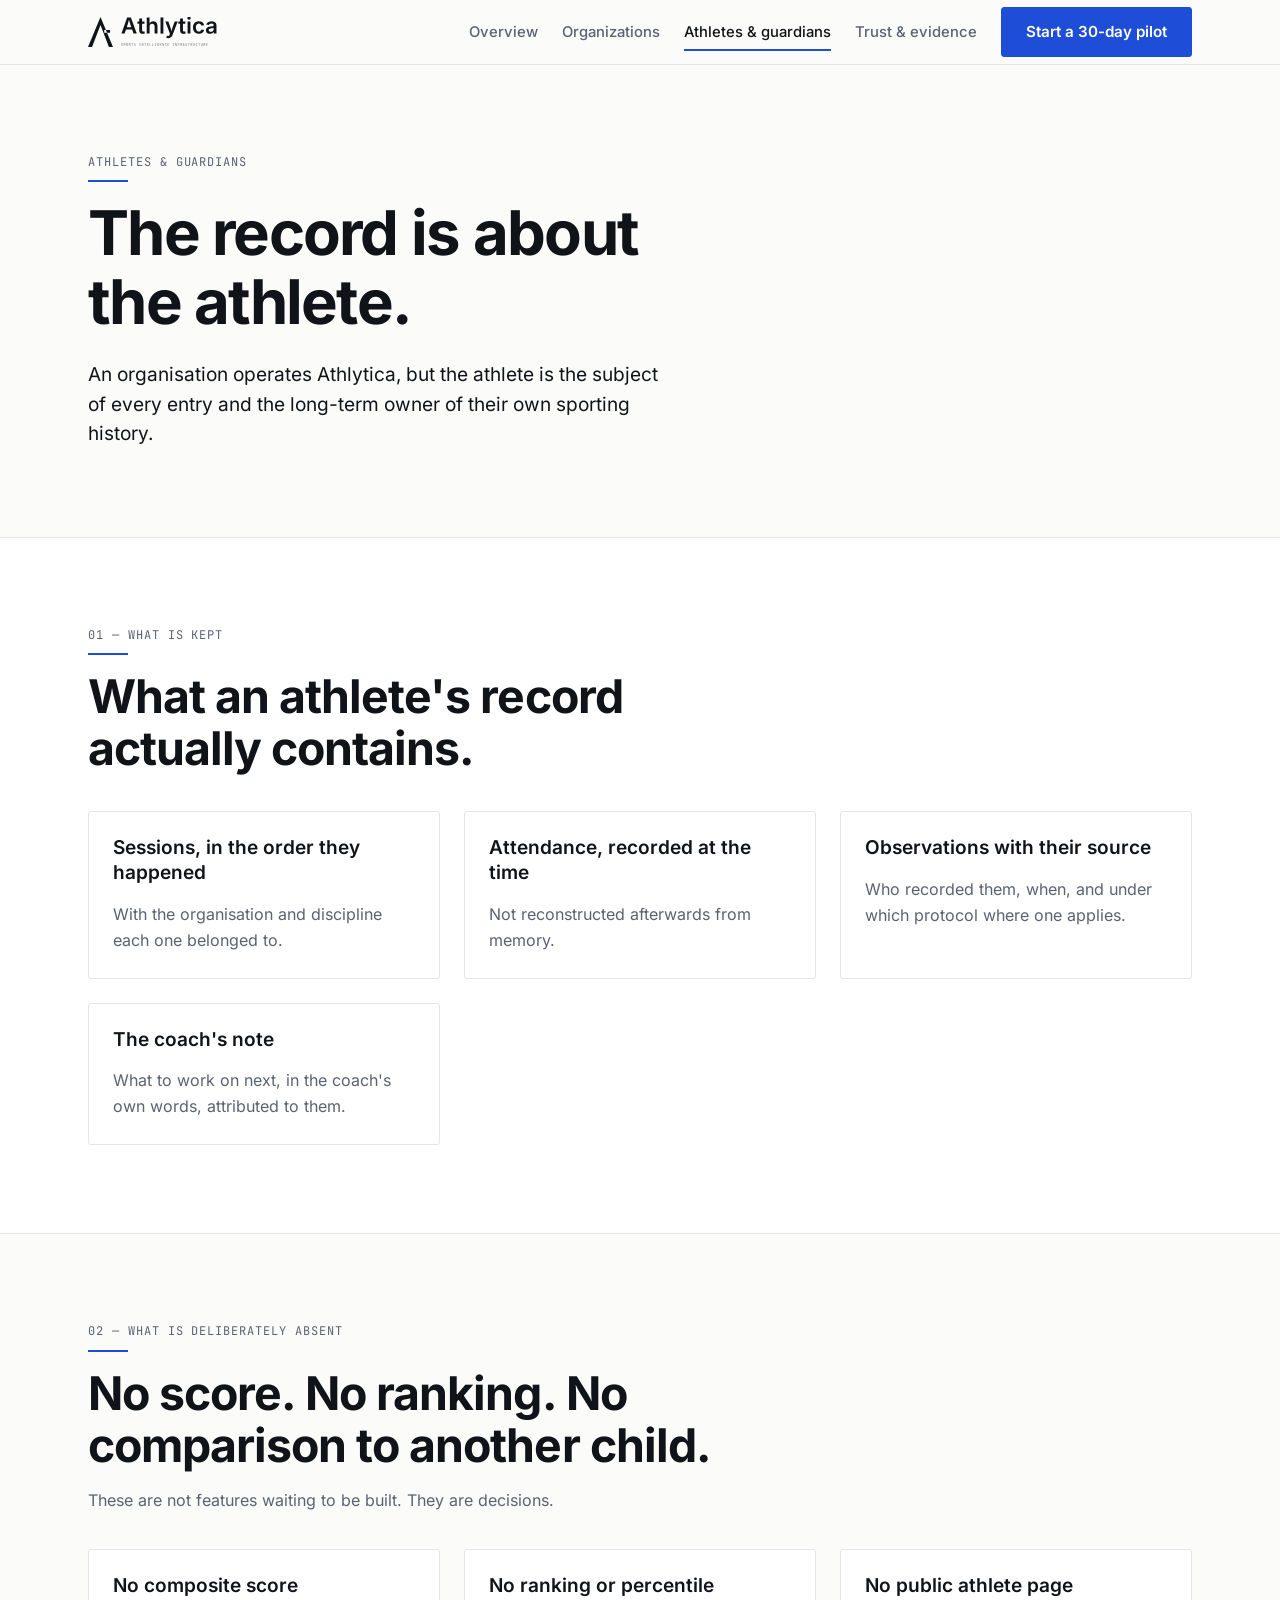
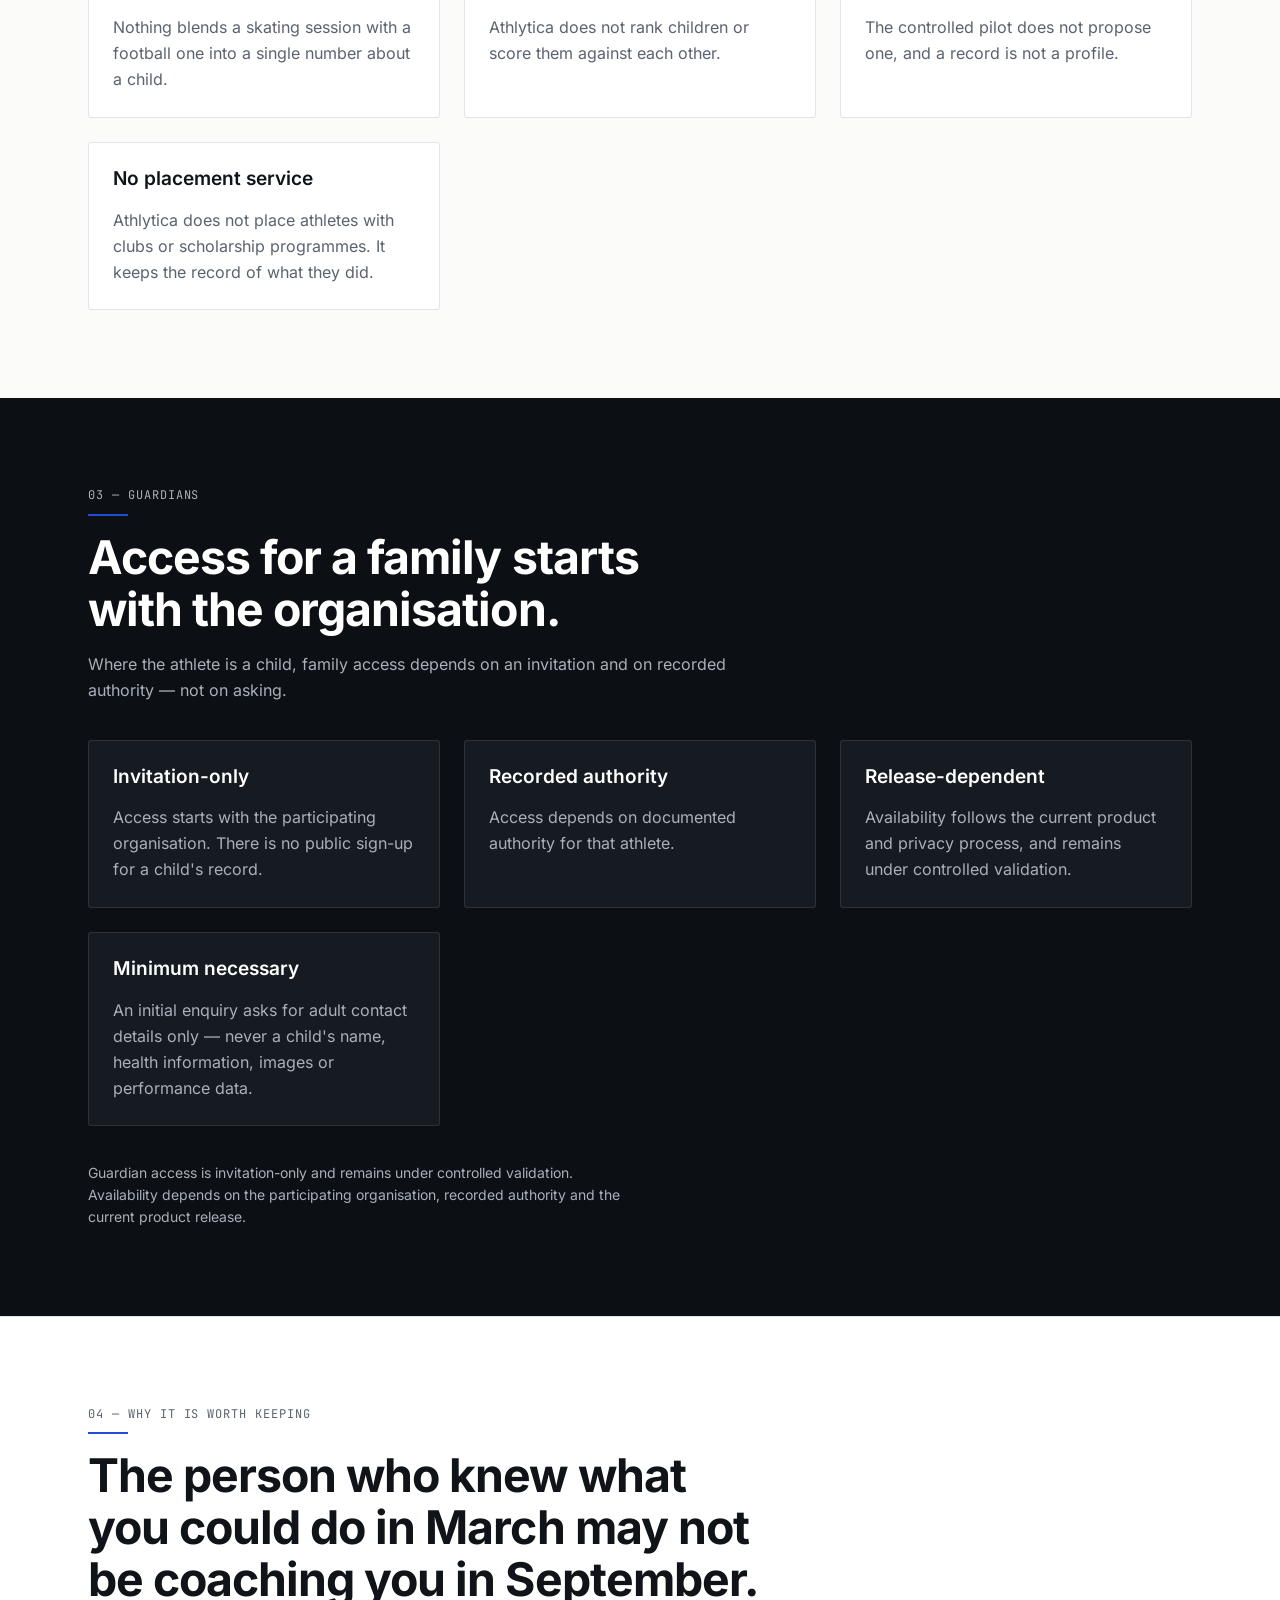
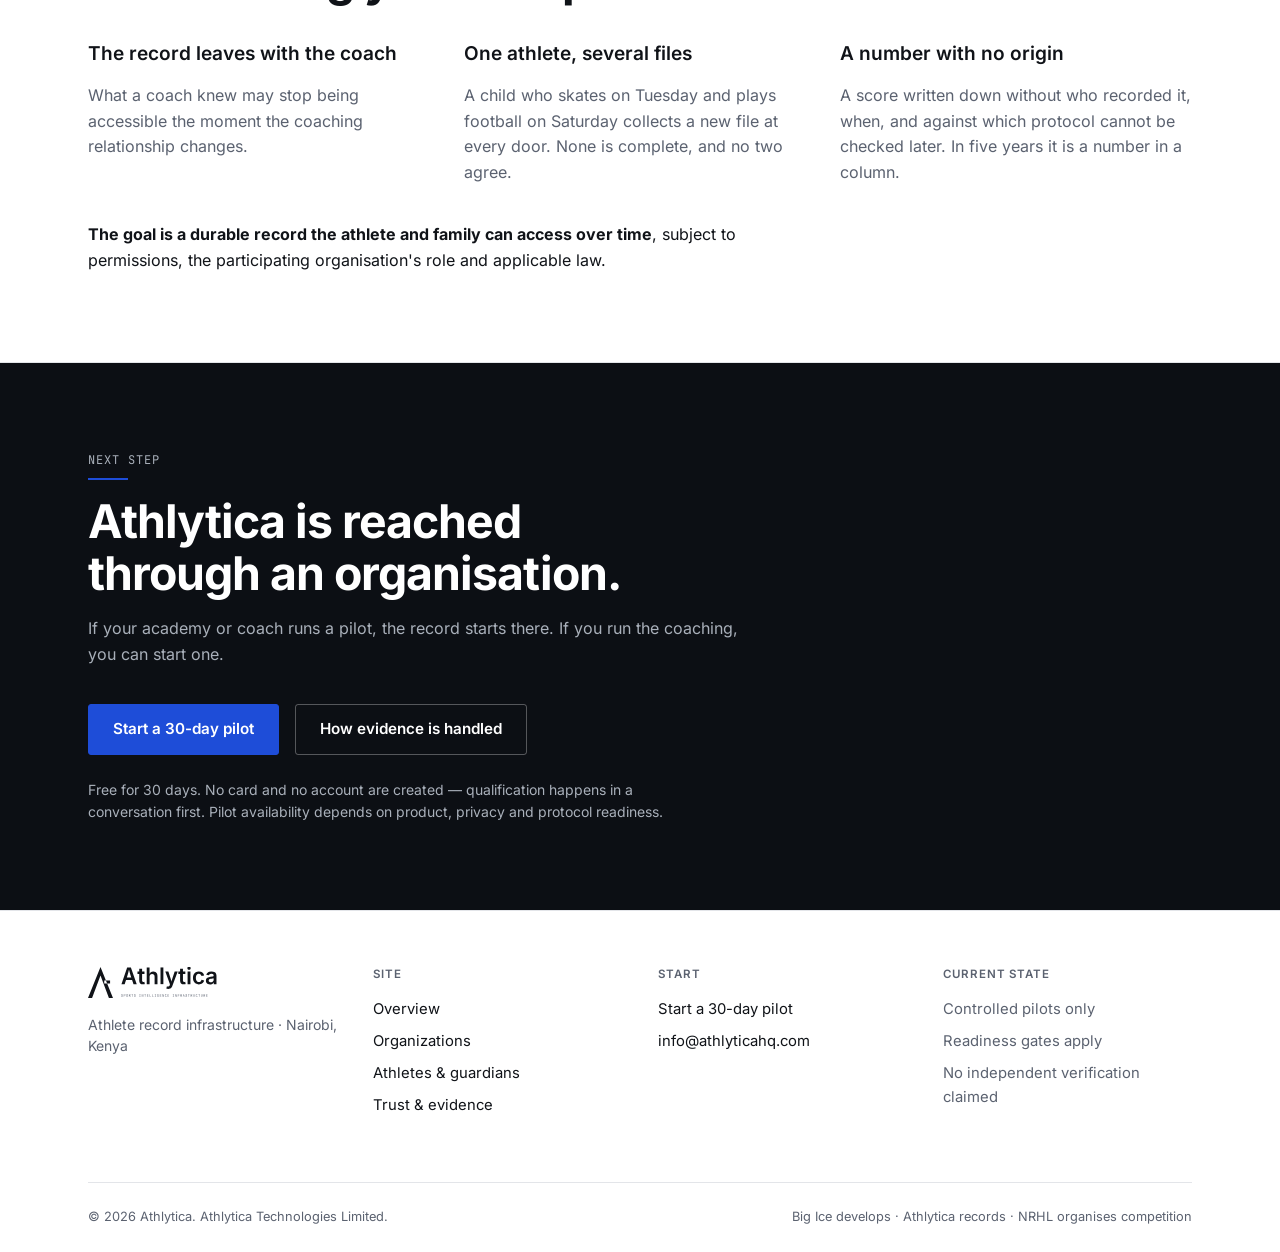
==== athletes.html @ 84d6db61 "feat(c1): frozen Athlytica foundation, four routes, evidence primitives The copy on the retired page" ====
<!DOCTYPE html>
<html lang="en">
<head>
  <meta charset="UTF-8">
  <meta name="viewport" content="width=device-width, initial-scale=1.0">
  <title>Athletes & guardians | Athlytica</title>
  <meta name="description" content="The athlete is the subject of the record and its long-term owner. What Athlytica keeps, what guardians can access today, and what is deliberately not offered.">
  <link rel="canonical" href="https://www.athlyticahq.com/athletes">

  <meta property="og:type" content="website">
  <meta property="og:site_name" content="Athlytica">
  <meta property="og:title" content="Athletes & guardians | Athlytica">
  <meta property="og:description" content="The athlete is the subject of the record and its long-term owner. What Athlytica keeps, what guardians can access today, and what is deliberately not offered.">
  <meta property="og:url" content="https://www.athlyticahq.com/athletes">
  <meta property="og:image" content="https://www.athlyticahq.com/brand/social/og-default-1200x630.png">
  <meta name="twitter:card" content="summary_large_image">
  <meta name="twitter:title" content="Athletes & guardians | Athlytica">
  <meta name="twitter:description" content="The athlete is the subject of the record and its long-term owner. What Athlytica keeps, what guardians can access today, and what is deliberately not offered.">
  <meta name="twitter:image" content="https://www.athlyticahq.com/brand/social/og-default-1200x630.png">

  <link rel="icon" type="image/png" sizes="32x32" href="/brand/icons/favicon-32.png">
  <link rel="icon" type="image/png" sizes="16x16" href="/brand/icons/favicon-16.png">
  <link rel="apple-touch-icon" href="/brand/icons/apple-touch-180.png">

  <!-- Vercel Web Analytics. Shim first so events fired before the deferred
       script lands are queued rather than dropped. -->
  <script>
    window.va = window.va || function () { (window.vaq = window.vaq || []).push(arguments); };
  </script>
  <script defer src="/_vercel/insights/script.js"></script>

  <link rel="preload" as="font" type="font/woff2" href="/brand/fonts/inter-400.woff2" crossorigin>
  <link rel="preload" as="font" type="font/woff2" href="/brand/fonts/inter-600.woff2" crossorigin>
  <link rel="stylesheet" href="/brand/tokens.css">
  <link rel="stylesheet" href="/style.css">
  <script defer src="/main.js"></script>
</head>
<body>
<a class="skip-link" href="#main">Skip to content</a>

<header class="site-header">
  <div class="container site-header__inner">
    <a class="brand-lockup" href="/" aria-label="Athlytica — home">
      <img src="/brand/logo/lockup-horizontal.svg" alt="Athlytica" width="556" height="130">
    </a>
    <nav class="nav" aria-label="Primary">
      <button class="nav__toggle" id="navToggle" aria-expanded="false" aria-controls="navList">Menu</button>
      <ul class="nav__list" id="navList">
        <li><a class="nav__link" href="/">Overview</a></li>
        <li><a class="nav__link" href="/organizations">Organizations</a></li>
        <li><a class="nav__link" href="/athletes" aria-current="page">Athletes & guardians</a></li>
        <li><a class="nav__link" href="/trust">Trust & evidence</a></li>
        <li><a class="btn btn--primary nav__cta" href="https://app.athlyticahq.com/pilot" data-track="nav_pilot">Start a 30-day pilot</a></li>
      </ul>
    </nav>
  </div>
</header>

<main id="main">

  <section class="section">
    <div class="container">
      <span class="marker">Athletes &amp; guardians</span>
      <h1>The record is about<br>the athlete.</h1>
      <p class="lede" style="margin-top:var(--sp-m);max-width:48ch;">
        An organisation operates Athlytica, but the athlete is the subject of every entry and the
        long-term owner of their own sporting history.
      </p>
    </div>
  </section>

  <section class="section section--surface">
    <div class="container">
      <div class="head">
        <span class="marker">01 — What is kept</span>
        <h2>What an athlete's record actually contains.</h2>
      </div>
      <div class="grid grid--2">
        <div class="card"><h4>Sessions, in the order they happened</h4><p>With the organisation and discipline each one belonged to.</p></div>
        <div class="card"><h4>Attendance, recorded at the time</h4><p>Not reconstructed afterwards from memory.</p></div>
        <div class="card"><h4>Observations with their source</h4><p>Who recorded them, when, and under which protocol where one applies.</p></div>
        <div class="card"><h4>The coach's note</h4><p>What to work on next, in the coach's own words, attributed to them.</p></div>
      </div>
    </div>
  </section>

  <section class="section">
    <div class="container">
      <div class="head">
        <span class="marker">02 — What is deliberately absent</span>
        <h2>No score. No ranking. No comparison to another child.</h2>
        <p class="muted">These are not features waiting to be built. They are decisions.</p>
      </div>
      <div class="grid grid--2">
        <div class="card"><h4>No composite score</h4><p>Nothing blends a skating session with a football one into a single number about a child.</p></div>
        <div class="card"><h4>No ranking or percentile</h4><p>Athlytica does not rank children or score them against each other.</p></div>
        <div class="card"><h4>No public athlete page</h4><p>The controlled pilot does not propose one, and a record is not a profile.</p></div>
        <div class="card"><h4>No placement service</h4><p>Athlytica does not place athletes with clubs or scholarship programmes. It keeps the record of what they did.</p></div>
      </div>
    </div>
  </section>

  <section class="section section--dark">
    <div class="container">
      <div class="head">
        <span class="marker">03 — Guardians</span>
        <h2>Access for a family starts with the organisation.</h2>
        <p class="muted">Where the athlete is a child, family access depends on an invitation and on
        recorded authority — not on asking.</p>
      </div>
      <div class="grid grid--2">
        <div class="card"><h4>Invitation-only</h4><p>Access starts with the participating organisation. There is no public sign-up for a child's record.</p></div>
        <div class="card"><h4>Recorded authority</h4><p>Access depends on documented authority for that athlete.</p></div>
        <div class="card"><h4>Release-dependent</h4><p>Availability follows the current product and privacy process, and remains under controlled validation.</p></div>
        <div class="card"><h4>Minimum necessary</h4><p>An initial enquiry asks for adult contact details only — never a child's name, health information, images or performance data.</p></div>
      </div>
      <p class="small muted" style="margin-top:var(--sp-l);max-width:62ch;">
        Guardian access is invitation-only and remains under controlled validation. Availability
        depends on the participating organisation, recorded authority and the current product release.
      </p>
    </div>
  </section>

  <section class="section section--surface">
    <div class="container">
      <div class="head">
        <span class="marker">04 — Why it is worth keeping</span>
        <h2>The person who knew what you could do in March may not be coaching you in September.</h2>
      </div>
      <div class="grid grid--3">
        <div><h4>The record leaves with the coach</h4><p class="muted">What a coach knew may stop being accessible the moment the coaching relationship changes.</p></div>
        <div><h4>One athlete, several files</h4><p class="muted">A child who skates on Tuesday and plays football on Saturday collects a new file at every door. None is complete, and no two agree.</p></div>
        <div><h4>A number with no origin</h4><p class="muted">A score written down without who recorded it, when, and against which protocol cannot be checked later. In five years it is a number in a column.</p></div>
      </div>
      <p style="margin-top:var(--sp-l);"><strong>The goal is a durable record the athlete and family can
      access over time</strong>, subject to permissions, the participating organisation's role and
      applicable law.</p>
    </div>
  </section>

  <section class="section section--dark">
    <div class="container">
      <div class="head">
        <span class="marker">Next step</span>
        <h2>Athlytica is reached through an organisation.</h2>
        <p class="muted">If your academy or coach runs a pilot, the record starts there. If you run the coaching, you can start one.</p>
      </div>
      <div class="btn-row" style="margin-top:0;">
        <a class="btn btn--primary" href="https://app.athlyticahq.com/pilot" data-track="athletes_cta">Start a 30-day pilot</a>
        <a class="btn btn--secondary" href="/trust" data-track="athletes_cta_trust">How evidence is handled</a>
      </div>
      <p class="small muted" style="margin-top:var(--sp-m);">
        Free for 30 days. No card and no account are created — qualification happens in a conversation first.
        Pilot availability depends on product, privacy and protocol readiness.
      </p>
    </div>
  </section>

</main>

<footer class="site-footer">
  <div class="container">
    <div class="footer__grid">
      <div>
        <a class="brand-lockup" href="/" aria-label="Athlytica — home" style="margin-bottom:var(--sp-s);">
          <img src="/brand/logo/lockup-horizontal.svg" alt="Athlytica" width="556" height="130">
        </a>
        <p class="small muted">Athlete record infrastructure · Nairobi, Kenya</p>
      </div>
      <div>
        <h4>Site</h4>
        <ul>
          <li><a href="/">Overview</a></li>
          <li><a href="/organizations">Organizations</a></li>
          <li><a href="/athletes">Athletes &amp; guardians</a></li>
          <li><a href="/trust">Trust &amp; evidence</a></li>
        </ul>
      </div>
      <div>
        <h4>Start</h4>
        <ul>
          <li><a href="https://app.athlyticahq.com/pilot" data-track="footer_pilot">Start a 30-day pilot</a></li>
          <li><a href="mailto:info@athlyticahq.com">info@athlyticahq.com</a></li>
        </ul>
      </div>
      <div>
        <h4>Current state</h4>
        <ul>
          <li class="muted">Controlled pilots only</li>
          <li class="muted">Readiness gates apply</li>
          <li class="muted">No independent verification claimed</li>
        </ul>
      </div>
    </div>
    <div class="footer__legal">
      <span>© 2026 Athlytica. Athlytica Technologies Limited.</span>
      <span>Big Ice develops · Athlytica records · NRHL organises competition</span>
    </div>
  </div>
</footer>
</body>
</html>
---- brand/tokens.css ----
:root {
  --brand-paper: #FBFBFA;
  --brand-surface: #FFFFFF;
  --brand-ink: #101318;
  --brand-signal: #1E4DD8;
  --brand-verified: #8C6D1F;
  --brand-muted: #5B6270;
  --brand-line: #E3E5E9;
  --ui-dark-bg: #0C0F14;
  --ui-dark-surface: #161A21;
  --state-disputed: #B03A2E;
  --state-pending: #7A6A4E;
  --font-body: Inter, system-ui, sans-serif;
  --font-mono: "JetBrains Mono", ui-monospace, monospace;
}

/* Inter + JetBrains Mono — SIL OFL 1.1. */
/* --brand-verified is applied ONLY to a record that satisfies the published condition. */
---- style.css ----
/* =====================================================================
   ATHLYTICA — stylesheet
   =====================================================================
   Every visual value comes from brand/tokens.css, a byte-identical copy of
   the frozen Athlytica tokens. THERE IS NO PALETTE HERE.

   VISUAL TERRITORY: THE STANDARD. A standards body, not a sports app. Quiet
   confidence, evidence, precision. The retired system was obsidian glass with
   neon cyan and green and a decorative gold; none of it is here, and none of
   it comes back.

   THIS IS NOT THE BIG ICE SYSTEM. Different palette, different typeface,
   different rhythm, different components. The two frozen systems share zero
   hex values and zero typefaces by design, and nothing here was reused from
   that implementation except the engineering method.

   ---------------------------------------------------------------------
   THE GOLD RULE
   ---------------------------------------------------------------------
   --brand-verified is applied ONLY where a record satisfies the published
   verification condition. Not a heading, not a button, not a hover, not a
   divider, not a premium tier. It appears exactly once in this file, on
   .chip--verified, and a scan asserts that. Nothing in Athlytica currently
   carries that state, so on this site it renders only in the legend that
   explains what it would mean.
   ===================================================================== */

/* ---------------- fonts: self-hosted, subset at C0 ---------------- */
/* Inter + JetBrains Mono, SIL OFL 1.1. brand/fonts/OFL.txt ships alongside.
   Mono does real work here: a figure set in mono reads as audited, the same
   figure in a proportional face reads as asserted. Every number that came out
   of a record is mono. */

@font-face { font-family: "Inter"; src: url("/brand/fonts/inter-400.woff2") format("woff2"); font-weight: 400; font-style: normal; font-display: swap; }
@font-face { font-family: "Inter"; src: url("/brand/fonts/inter-500.woff2") format("woff2"); font-weight: 500; font-style: normal; font-display: swap; }
@font-face { font-family: "Inter"; src: url("/brand/fonts/inter-600.woff2") format("woff2"); font-weight: 600; font-style: normal; font-display: swap; }
@font-face { font-family: "Inter"; src: url("/brand/fonts/inter-700.woff2") format("woff2"); font-weight: 700; font-style: normal; font-display: swap; }
@font-face { font-family: "JetBrains Mono"; src: url("/brand/fonts/jetbrains-mono-400.woff2") format("woff2"); font-weight: 400; font-style: normal; font-display: swap; }
@font-face { font-family: "JetBrains Mono"; src: url("/brand/fonts/jetbrains-mono-500.woff2") format("woff2"); font-weight: 500; font-style: normal; font-display: swap; }
@font-face { font-family: "JetBrains Mono"; src: url("/brand/fonts/jetbrains-mono-700.woff2") format("woff2"); font-weight: 700; font-style: normal; font-display: swap; }

/* ---------------- scale ---------------- */
:root {
    --step-0: 1rem;
    --step-1: clamp(1.06rem, 1.01rem + 0.24vw, 1.19rem);
    --step-2: clamp(1.25rem, 1.14rem + 0.53vw, 1.56rem);
    --step-3: clamp(1.5rem, 1.29rem + 1.05vw, 2.11rem);
    --step-4: clamp(1.8rem, 1.42rem + 1.9vw, 2.9rem);
    --step-5: clamp(2.1rem, 1.5rem + 3vw, 3.85rem);

    --sp-3xs: 0.25rem;
    --sp-2xs: 0.5rem;
    --sp-xs: 0.75rem;
    --sp-s: 1rem;
    --sp-m: 1.5rem;
    --sp-l: 2.25rem;
    --sp-xl: 3.5rem;
    --sp-2xl: 5.5rem;

    --measure: 68ch;
    --container: 72rem;
    --nav-h: 4rem;
    --radius: 3px;
    --speed: 150ms;
}

*, *::before, *::after { box-sizing: border-box; margin: 0; padding: 0; }

html { scroll-behavior: smooth; scroll-padding-top: calc(var(--nav-h) + 1rem); -webkit-text-size-adjust: 100%; }

body {
    font-family: var(--font-body);
    font-size: var(--step-0);
    line-height: 1.62;
    color: var(--brand-ink);
    background: var(--brand-paper);
    -webkit-font-smoothing: antialiased;
    overflow-x: hidden;
}

img, svg { display: block; max-width: 100%; height: auto; }
ul, ol { list-style: none; }
a { color: inherit; }

/* ---------------- type ---------------- */

h1, h2, h3 {
    font-family: var(--font-body);
    font-weight: 700;
    line-height: 1.12;
    letter-spacing: -0.021em;
    text-wrap: balance;
    color: var(--brand-ink);
}
h1 { font-size: var(--step-5); letter-spacing: -0.028em; }
h2 { font-size: var(--step-4); }
h3 { font-size: var(--step-2); line-height: 1.25; }
h4 { font-size: var(--step-1); font-weight: 600; line-height: 1.3; color: var(--brand-ink); }

p { max-width: var(--measure); }
p + p { margin-top: var(--sp-s); }
h1 + p, h2 + p, h3 + p, h4 + p, h1 + ul, h2 + ul, h3 + ul, h4 + ul { margin-top: var(--sp-s); }

.lede { font-size: var(--step-1); line-height: 1.55; color: var(--brand-ink); }
.muted { color: var(--brand-muted); }
.small { font-size: 0.875rem; line-height: 1.55; }

/* Mono is the signature of a recorded value, not a decorative face. */
.mono { font-family: var(--font-mono); font-variant-numeric: tabular-nums; }

/* Section numbering, carried over from the retired site because it was one of
   the things it got right: it tells a reader where they are in an argument. */
.marker {
    font-family: var(--font-mono);
    font-size: 0.75rem;
    letter-spacing: 0.08em;
    text-transform: uppercase;
    color: var(--brand-muted);
    display: block;
    margin-bottom: var(--sp-s);
}
.marker::after {
    content: "";
    display: block;
    width: 2.5rem;
    border-top: 2px solid var(--brand-signal);
    margin-top: var(--sp-2xs);
}

/* ---------------- layout ---------------- */

.container { width: 100%; max-width: var(--container); margin-inline: auto; padding-inline: var(--sp-m); }
.section { padding-block: var(--sp-2xl); }
.section--tight { padding-block: var(--sp-xl); }
.section--surface { background: var(--brand-surface); border-block: 1px solid var(--brand-line); }
.section--dark { background: var(--ui-dark-bg); color: #E8EAED; }
.section--dark h1, .section--dark h2, .section--dark h3, .section--dark h4 { color: #FFFFFF; }
.section--dark .muted { color: #A9B0BA; }
.section--dark .marker { color: #A9B0BA; }

.head { max-width: 46rem; margin-bottom: var(--sp-l); }

.grid { display: grid; gap: var(--sp-m); }
.grid--2 { grid-template-columns: repeat(auto-fit, minmax(min(100%, 21rem), 1fr)); }
.grid--3 { grid-template-columns: repeat(auto-fit, minmax(min(100%, 16rem), 1fr)); }
.rule { border: 0; border-top: 1px solid var(--brand-line); }

/* ---------------- skip link + focus ---------------- */

.skip-link {
    position: absolute; left: var(--sp-s); top: -4rem; z-index: 100;
    padding: var(--sp-2xs) var(--sp-s);
    background: var(--brand-ink); color: #fff; font-weight: 600;
    transition: top var(--speed) ease;
}
.skip-link:focus { top: var(--sp-s); }

/* Element-level selectors, not a bare :focus-visible — that ties with every
   class rule and loses. Signal blue reads on paper and on the dark band. */
a:focus-visible, button:focus-visible, input:focus-visible,
select:focus-visible, textarea:focus-visible, summary:focus-visible,
[tabindex]:focus-visible {
    outline: 3px solid var(--brand-signal);
    outline-offset: 3px;
    border-radius: var(--radius);
}
.section--dark a:focus-visible { outline-color: #7FA0FF; }

/* ---------------- header ---------------- */

.site-header {
    position: sticky; top: 0; z-index: 50;
    background: var(--brand-paper);
    border-bottom: 1px solid var(--brand-line);
}
.site-header__inner { display: flex; align-items: center; justify-content: space-between; gap: var(--sp-m); min-height: var(--nav-h); }

/* A1 apex. Below 32px the compact variant is substituted and below ~24px the
   notch is lost entirely, so the mark is never shown alone at those sizes —
   this lockup always carries the wordmark. */
.brand-lockup { display: flex; align-items: center; text-decoration: none; }
.brand-lockup img { height: 1.9rem; width: auto; }

.nav { display: flex; align-items: center; gap: var(--sp-m); }
.nav__list { display: flex; align-items: center; gap: var(--sp-m); }
.nav__link {
    font-size: 0.925rem; font-weight: 500; text-decoration: none;
    color: var(--brand-muted); padding-block: var(--sp-2xs);
    border-bottom: 2px solid transparent;
}
.nav__link:hover { color: var(--brand-ink); }
.nav__link[aria-current="page"] { color: var(--brand-ink); border-bottom-color: var(--brand-signal); }
.nav__toggle {
    display: none; background: none; border: 1px solid var(--brand-line);
    border-radius: var(--radius); padding: var(--sp-2xs) var(--sp-xs);
    font: inherit; font-weight: 600; color: var(--brand-ink); cursor: pointer; min-height: 44px;
}

/* ---------------- buttons ---------------- */
/* NOTE THE ABSENCE. There is no gold button, and there never will be. */

.btn {
    display: inline-flex; align-items: center; justify-content: center; gap: var(--sp-2xs);
    min-height: 46px; padding: var(--sp-xs) var(--sp-m);
    font-family: var(--font-body); font-size: 0.95rem; font-weight: 600;
    text-align: center; text-decoration: none;
    border: 1px solid transparent; border-radius: var(--radius); cursor: pointer;
    transition: background var(--speed) ease, color var(--speed) ease, border-color var(--speed) ease;
}
.btn--primary { background: var(--brand-signal); color: #fff; border-color: var(--brand-signal); }
.btn--primary:hover { background: #163CAB; border-color: #163CAB; }
.btn--secondary { background: transparent; color: var(--brand-ink); border-color: var(--brand-line); }
.btn--secondary:hover { border-color: var(--brand-ink); }
.section--dark .btn--secondary { color: #fff; border-color: rgba(255,255,255,0.3); }
.section--dark .btn--secondary:hover { border-color: #fff; }
.btn-row { display: flex; flex-wrap: wrap; gap: var(--sp-s); margin-top: var(--sp-l); }

/* ---------------- cards ---------------- */

.card {
    background: var(--brand-surface);
    border: 1px solid var(--brand-line);
    border-radius: var(--radius);
    padding: var(--sp-m);
    height: 100%;
}
.card h3, .card h4 { margin-bottom: var(--sp-2xs); }
.card p { color: var(--brand-muted); }
.section--dark .card { background: var(--ui-dark-surface); border-color: rgba(255,255,255,0.1); }
.section--dark .card p { color: #A9B0BA; }

/* =====================================================================
   EVIDENCE STATE CHIPS
   =====================================================================
   Six states from the production guidelines. COLOUR NEVER CARRIES STATUS
   ALONE: every chip is a WORD on a surface with a RULE above it, so it stays
   legible with the colour channel removed. Desaturate the page and the states
   still read.

   The rule above the chip is the state's colour; the text is always ink or
   near-ink so contrast never depends on the state colour.
   ===================================================================== */

.chip {
    display: inline-flex; align-items: center; gap: var(--sp-2xs);
    font-family: var(--font-mono);
    font-size: 0.7rem; font-weight: 500; letter-spacing: 0.06em; text-transform: uppercase;
    color: var(--brand-ink);
    background: var(--brand-surface);
    border: 1px solid var(--brand-line);
    border-top-width: 3px;
    border-radius: 2px;
    padding: var(--sp-3xs) var(--sp-2xs);
    white-space: nowrap;
}
.chip--recorded  { border-top-color: var(--brand-muted); }
.chip--attested  { border-top-color: var(--brand-ink); }
/* THE ONLY USE OF VERIFIED GOLD IN THIS FILE. */
.chip--verified  { border-top-color: var(--brand-verified); }
.chip--pending   { border-top-color: var(--state-pending); }
.chip--disputed  { border-top-color: var(--state-disputed); }
.chip--sample    { border-top-color: var(--brand-signal); }

.section--dark .chip { background: var(--ui-dark-surface); color: #E8EAED; border-color: rgba(255,255,255,0.14); }

/* A state that is not currently attainable is stated as such rather than
   being quietly styled as if it were available. */
.chip[data-unattained="true"] { opacity: 1; }
.chip-note { display: block; font-size: 0.8rem; color: var(--brand-muted); margin-top: var(--sp-2xs); }

.state-list { display: grid; gap: var(--sp-m); }
.state-list__item { border-top: 1px solid var(--brand-line); padding-top: var(--sp-s); }
.section--dark .state-list__item { border-top-color: rgba(255,255,255,0.14); }
.state-list__item h4 { margin-bottom: var(--sp-3xs); }
.state-list__item p { font-size: 0.925rem; color: var(--brand-muted); }
.section--dark .state-list__item p { color: #A9B0BA; }

/* =====================================================================
   SAMPLE DATA — NON-DISMISSIBLE
   =====================================================================
   Signal blue, per the production guidelines. It is a bar across the top of
   anything representative, not a caption underneath it, and there is no close
   control and no CSS that can hide it. If example data is on screen, this is
   on screen.
   ===================================================================== */

.sample {
    border: 1px solid var(--brand-signal);
    border-radius: var(--radius);
    background: var(--brand-surface);
    overflow: hidden;
}
.sample__banner {
    background: var(--brand-signal);
    color: #fff;
    font-family: var(--font-mono);
    font-size: 0.7rem; font-weight: 700; letter-spacing: 0.08em; text-transform: uppercase;
    padding: var(--sp-2xs) var(--sp-s);
    display: flex; flex-wrap: wrap; gap: var(--sp-2xs) var(--sp-s); justify-content: space-between;
}
.sample__body { padding: var(--sp-m); }

/* =====================================================================
   RECORD PRESENTATION
   =====================================================================
   A record, not a dashboard. No gauges, no radials, no sparkline that implies
   a trend from three points. Fields and their provenance.
   ===================================================================== */

.record__head { display: flex; flex-wrap: wrap; gap: var(--sp-s); align-items: baseline; justify-content: space-between; margin-bottom: var(--sp-m); }
.record__athlete { font-weight: 600; font-size: var(--step-1); }
.record__meta { font-family: var(--font-mono); font-size: 0.78rem; color: var(--brand-muted); }

.fields { display: grid; gap: 0; grid-template-columns: repeat(auto-fit, minmax(min(100%, 11rem), 1fr)); }
.field { border-top: 1px solid var(--brand-line); padding: var(--sp-s) var(--sp-s) var(--sp-s) 0; }
.field__label { display: block; font-size: 0.72rem; letter-spacing: 0.07em; text-transform: uppercase; color: var(--brand-muted); margin-bottom: var(--sp-3xs); }
.field__value { font-family: var(--font-mono); font-size: var(--step-2); font-weight: 500; font-variant-numeric: tabular-nums; }

/* =====================================================================
   NOT RECORDED
   =====================================================================
   NEVER 0. NEVER BLANK. NEVER A FAILURE STATE. NEVER "poor".
   A blank is a blank, and the system says so in words. It is deliberately
   NOT red, NOT struck through, and NOT dimmed to the point of disappearing —
   a missing measurement is information, not an error.
   ===================================================================== */

.field__value--not-recorded {
    font-family: var(--font-mono);
    font-size: 0.82rem;
    font-weight: 500;
    letter-spacing: 0.06em;
    color: var(--brand-muted);
    border-bottom: 2px dotted var(--brand-muted);
    padding-bottom: 1px;
}

/* ---------------- provenance ---------------- */

.provenance { font-family: var(--font-mono); font-size: 0.78rem; display: grid; gap: var(--sp-2xs); }
.provenance__row { display: flex; flex-wrap: wrap; gap: var(--sp-2xs) var(--sp-s); border-top: 1px solid var(--brand-line); padding-top: var(--sp-2xs); }
.provenance__key { color: var(--brand-muted); min-width: 9rem; }
.provenance__val { color: var(--brand-ink); }

/* ---------------- flow / steps ---------------- */

.steps { display: grid; gap: 0; grid-template-columns: repeat(auto-fit, minmax(min(100%, 13rem), 1fr)); }
.step { border-top: 2px solid var(--brand-signal); padding: var(--sp-s) var(--sp-m) var(--sp-m) 0; }
.step__n { font-family: var(--font-mono); font-size: 0.72rem; color: var(--brand-muted); display: block; margin-bottom: var(--sp-3xs); }
.step h4 { margin-bottom: var(--sp-3xs); }
.step p { font-size: 0.9rem; color: var(--brand-muted); }

/* ---------------- chain: data -> decision ---------------- */

.chain { display: flex; flex-wrap: wrap; gap: var(--sp-2xs); align-items: center; font-family: var(--font-mono); font-size: 0.78rem; letter-spacing: 0.06em; text-transform: uppercase; }
.chain__node { border: 1px solid var(--brand-line); border-radius: 2px; padding: var(--sp-3xs) var(--sp-2xs); background: var(--brand-surface); }
.chain__arrow { color: var(--brand-muted); }
.section--dark .chain__node { background: var(--ui-dark-surface); border-color: rgba(255,255,255,0.14); }

/* ---------------- footer ---------------- */

.site-footer { background: var(--brand-surface); border-top: 1px solid var(--brand-line); padding-block: var(--sp-xl) var(--sp-m); }
.site-footer h4 { font-size: 0.72rem; letter-spacing: 0.08em; text-transform: uppercase; color: var(--brand-muted); margin-bottom: var(--sp-s); font-weight: 600; }
.site-footer a { color: var(--brand-ink); text-decoration: none; }
.site-footer a:hover { text-decoration: underline; text-underline-offset: 3px; }
.site-footer li { margin-bottom: var(--sp-2xs); font-size: 0.925rem; }
.footer__grid { display: grid; gap: var(--sp-l); grid-template-columns: repeat(auto-fit, minmax(min(100%, 12rem), 1fr)); }
.footer__legal { margin-top: var(--sp-xl); padding-top: var(--sp-m); border-top: 1px solid var(--brand-line); font-size: 0.8rem; color: var(--brand-muted); display: flex; flex-wrap: wrap; gap: var(--sp-2xs) var(--sp-m); justify-content: space-between; }

/* ---------------- responsive ---------------- */

@media (max-width: 56rem) {
    .nav__toggle { display: inline-flex; align-items: center; }
    .nav__list {
        display: none; position: absolute; left: 0; right: 0; top: var(--nav-h);
        flex-direction: column; align-items: stretch; gap: 0;
        background: var(--brand-paper); border-bottom: 1px solid var(--brand-line);
        padding: var(--sp-2xs) var(--sp-m) var(--sp-m);
    }
    .nav__list.open { display: flex; }
    .nav__list li { border-bottom: 1px solid var(--brand-line); }
    .nav__link { display: block; padding-block: var(--sp-s); border-bottom: 0; }
    .nav__cta { display: none; }
    .nav__list .nav__cta { display: inline-flex; margin-top: var(--sp-m); }
    .site-header__inner { position: relative; }
    .step { padding-right: 0; }
}

@media (max-width: 30rem) {
    .btn, .btn-row .btn { width: 100%; }
}

@media (prefers-reduced-motion: reduce) {
    html { scroll-behavior: auto; }
    *, *::before, *::after {
        animation-duration: 0.01ms !important;
        animation-iteration-count: 1 !important;
        transition-duration: 0.01ms !important;
        scroll-behavior: auto !important;
    }
}
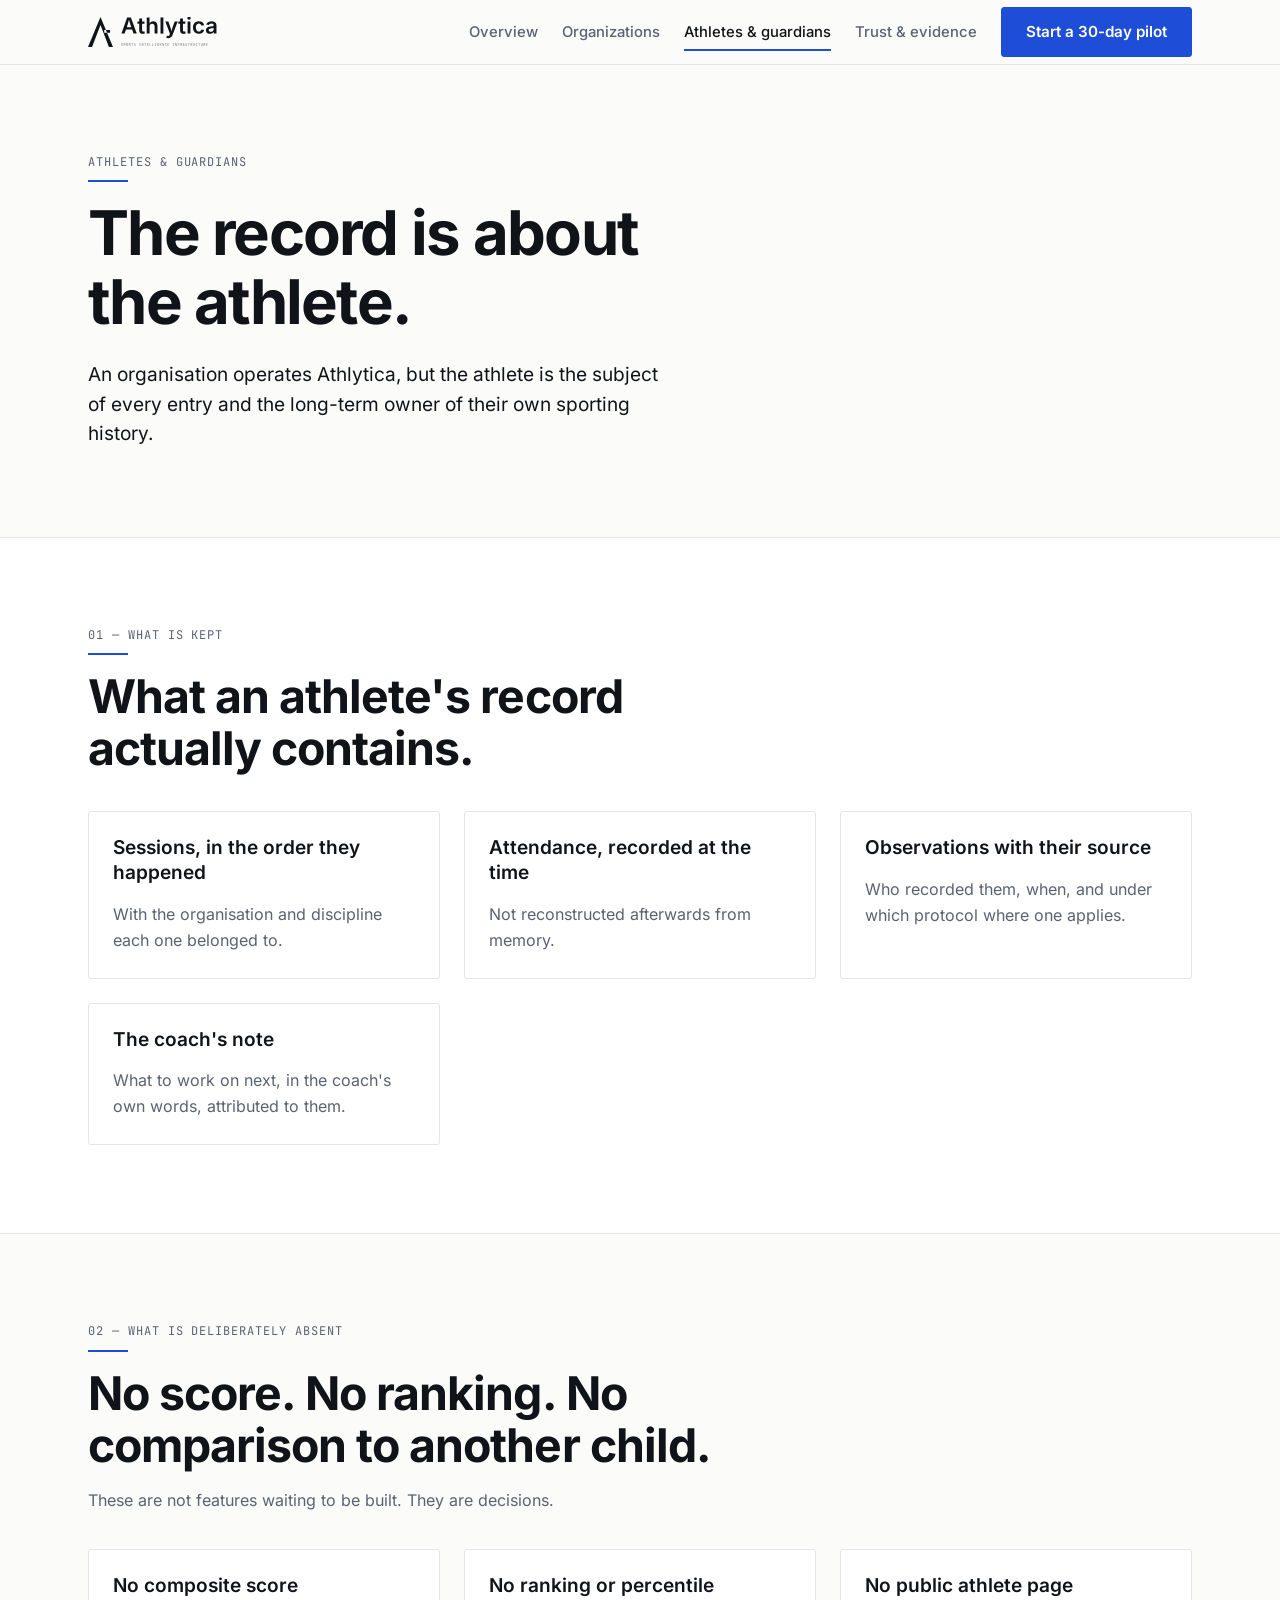
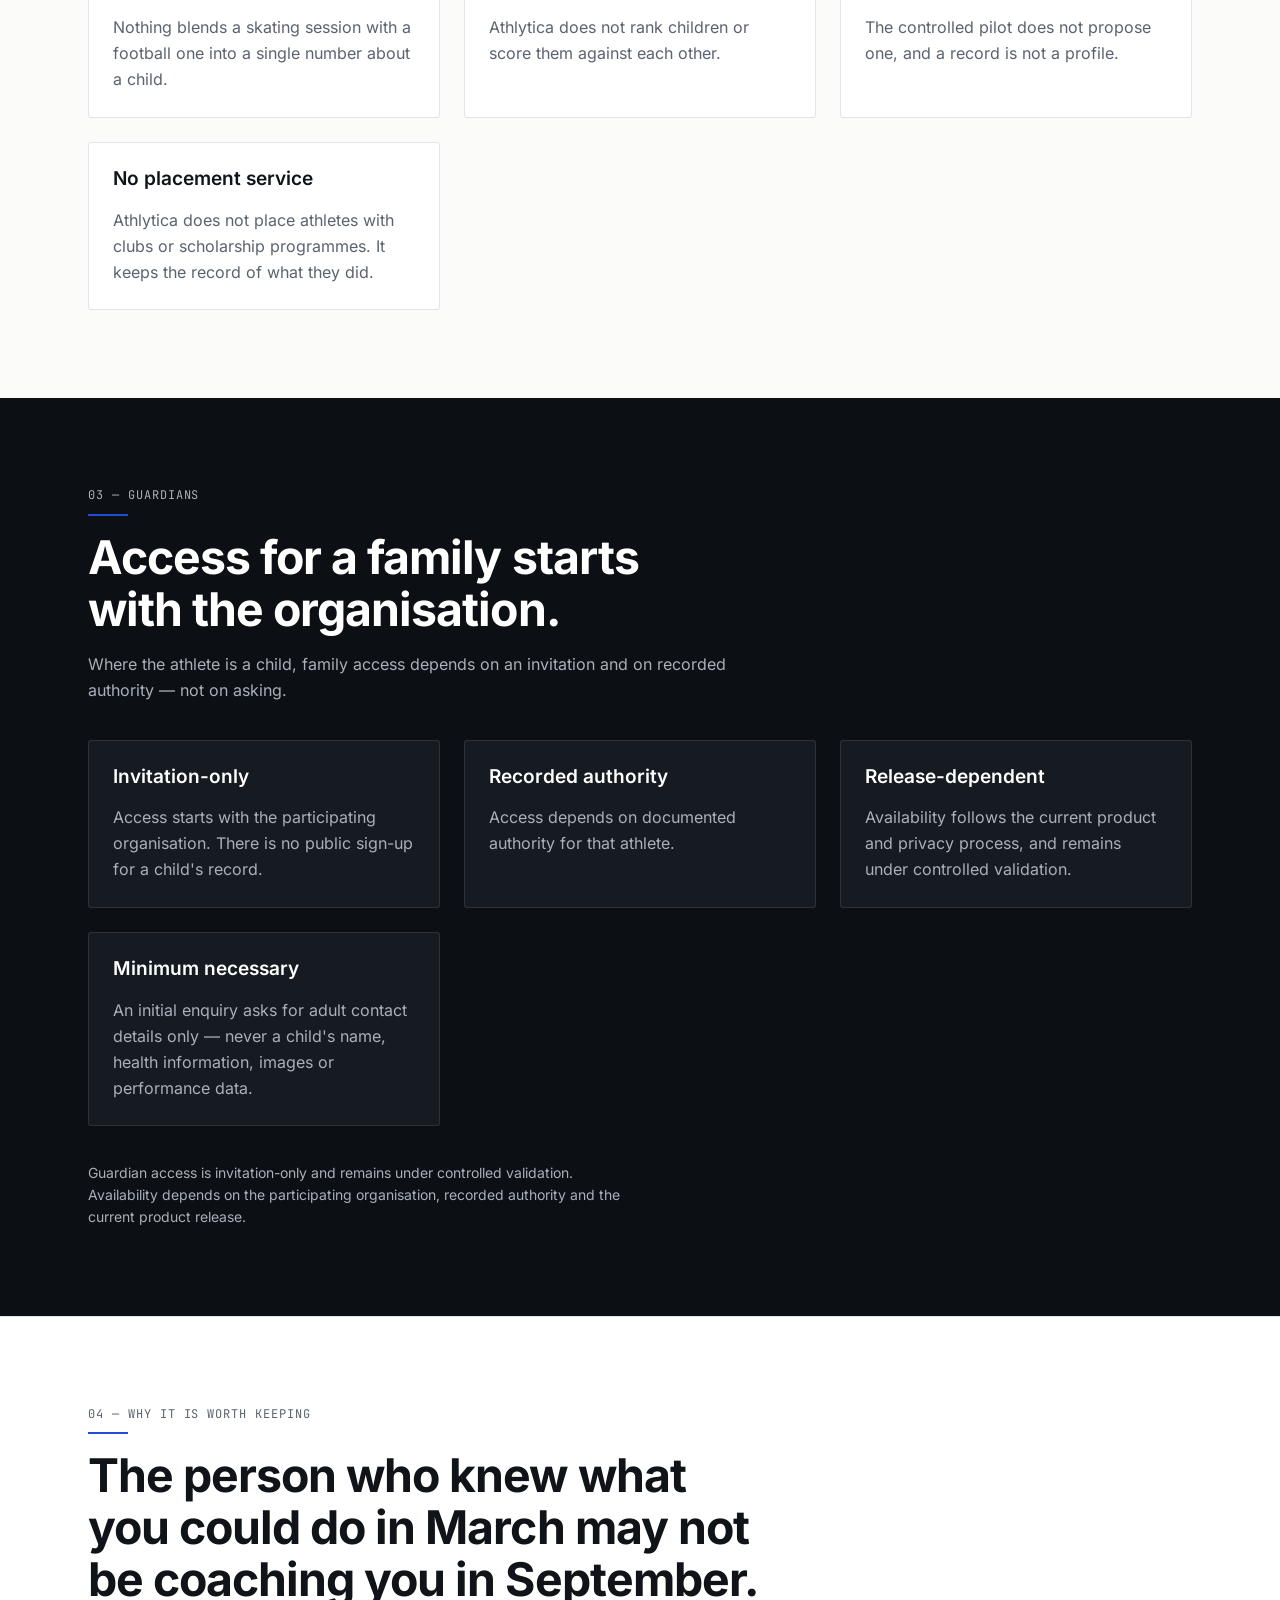
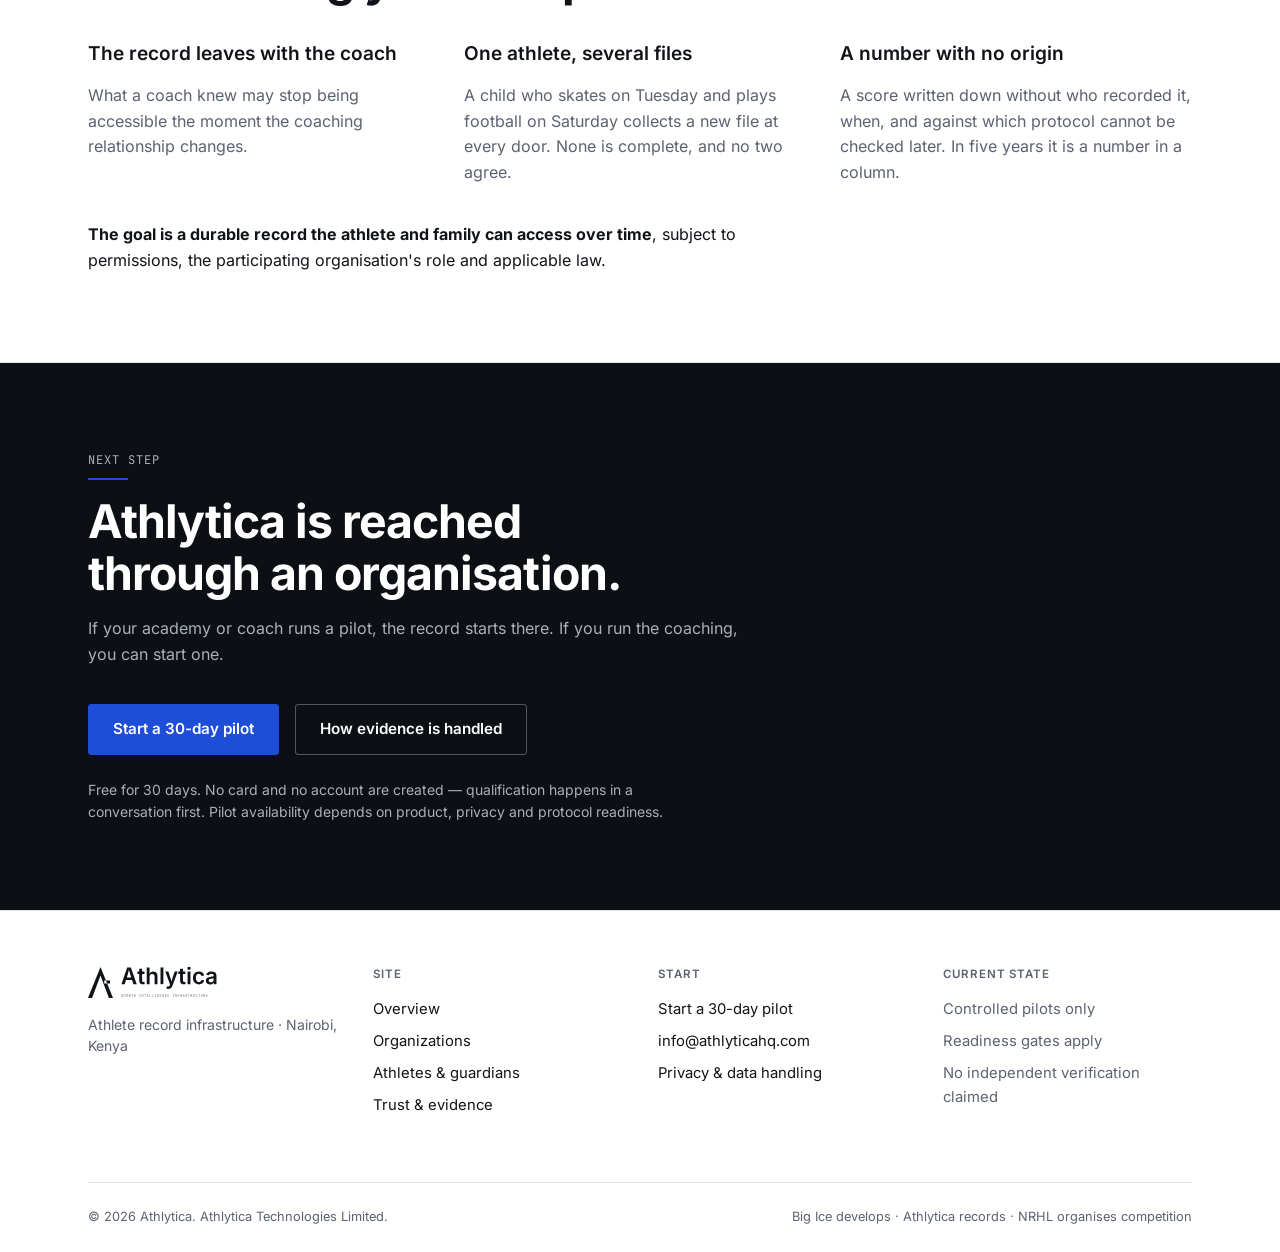
==== commit 6fa001eb: "Link the canonical privacy notice from every marketing footer The site collected pilot enquiries and" ====
--- a/athletes.html
+++ b/athletes.html
@@ -181,6 +181,7 @@
         <ul>
           <li><a href="https://app.athlyticahq.com/pilot" data-track="footer_pilot">Start a 30-day pilot</a></li>
           <li><a href="mailto:info@athlyticahq.com">info@athlyticahq.com</a></li>
+          <li><a href="https://app.athlyticahq.com/privacy" data-track="footer_privacy">Privacy &amp; data handling</a></li>
         </ul>
       </div>
       <div>
--- a/style.css
+++ b/style.css
@@ -143,6 +143,9 @@
 .grid { display: grid; gap: var(--sp-m); }
 .grid--2 { grid-template-columns: repeat(auto-fit, minmax(min(100%, 21rem), 1fr)); }
 .grid--3 { grid-template-columns: repeat(auto-fit, minmax(min(100%, 16rem), 1fr)); }
+/* The data->decision chain is five steps. At grid--3 sizing the fifth wraps
+   alone and the row reads as a mistake; caught in the 1440 capture. */
+.grid--5 { grid-template-columns: repeat(auto-fit, minmax(min(100%, 12.5rem), 1fr)); }
 .rule { border: 0; border-top: 1px solid var(--brand-line); }
 
 /* ---------------- skip link + focus ---------------- */
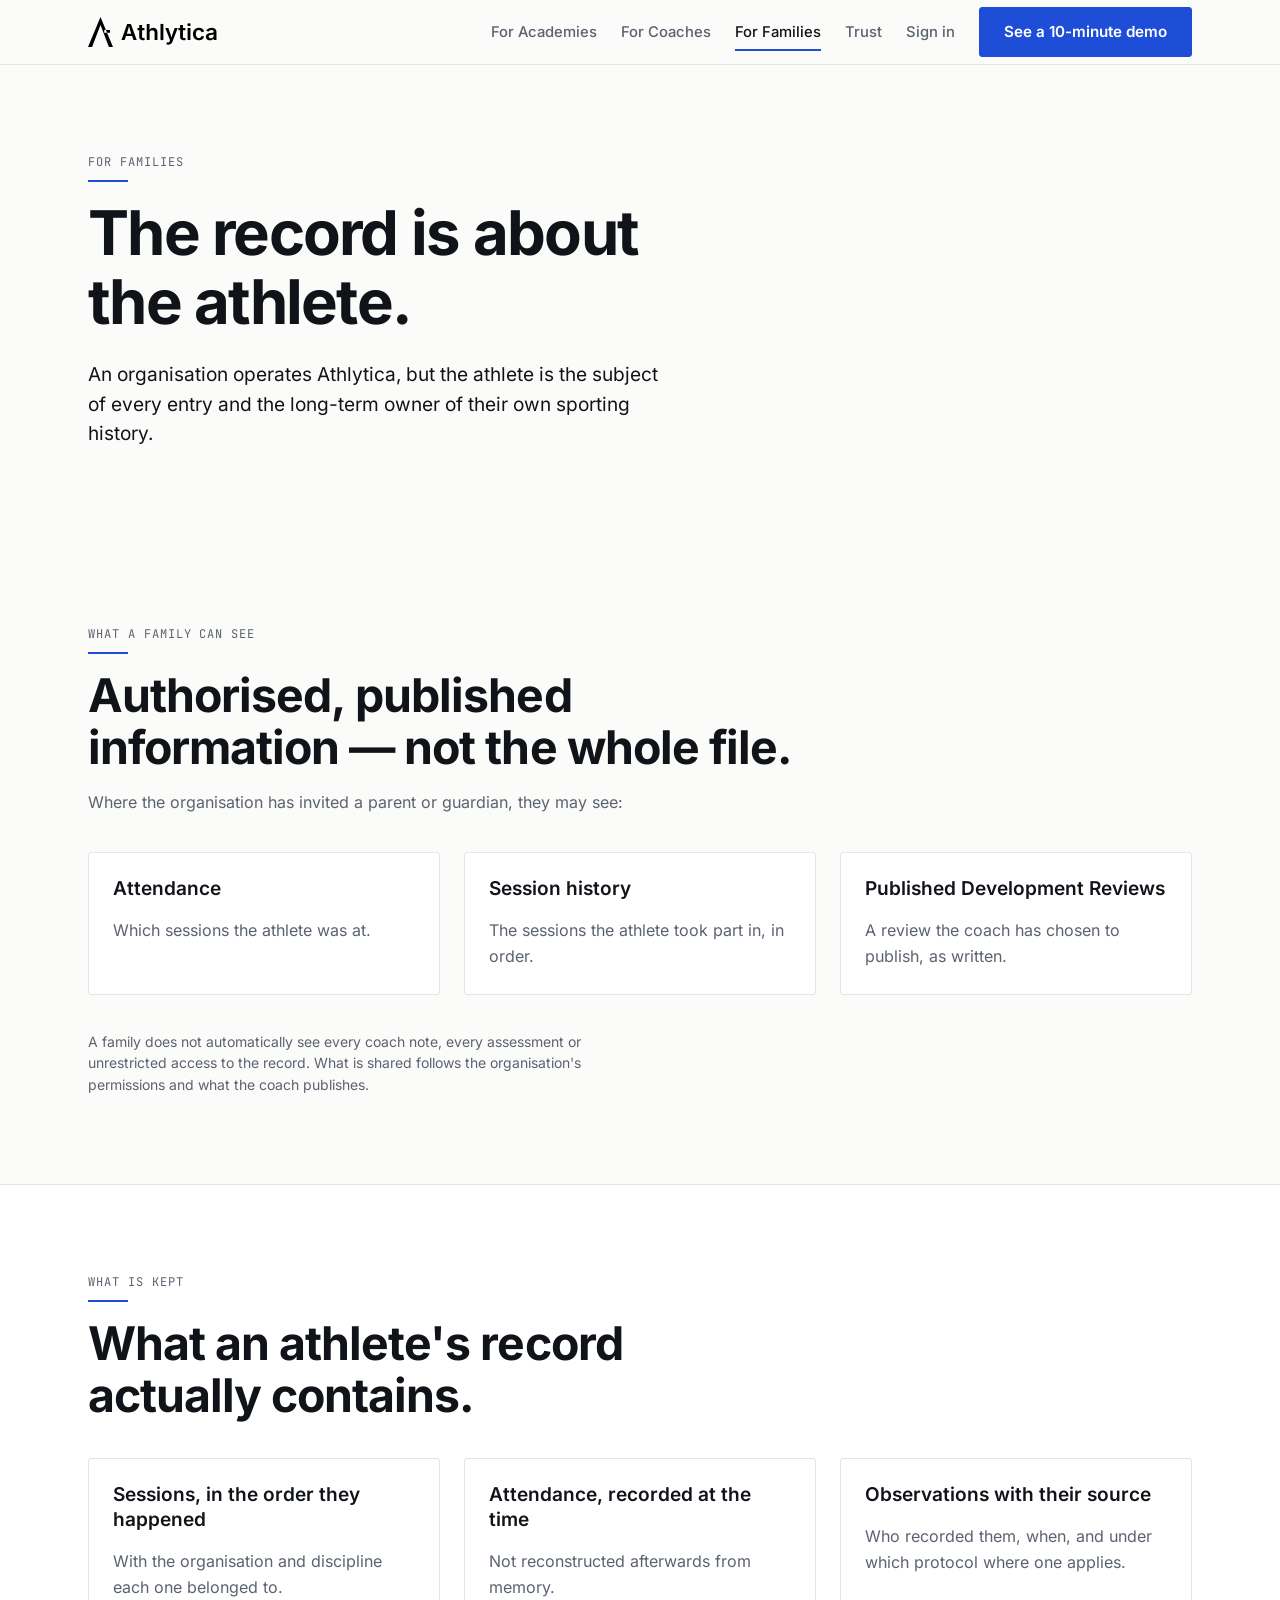
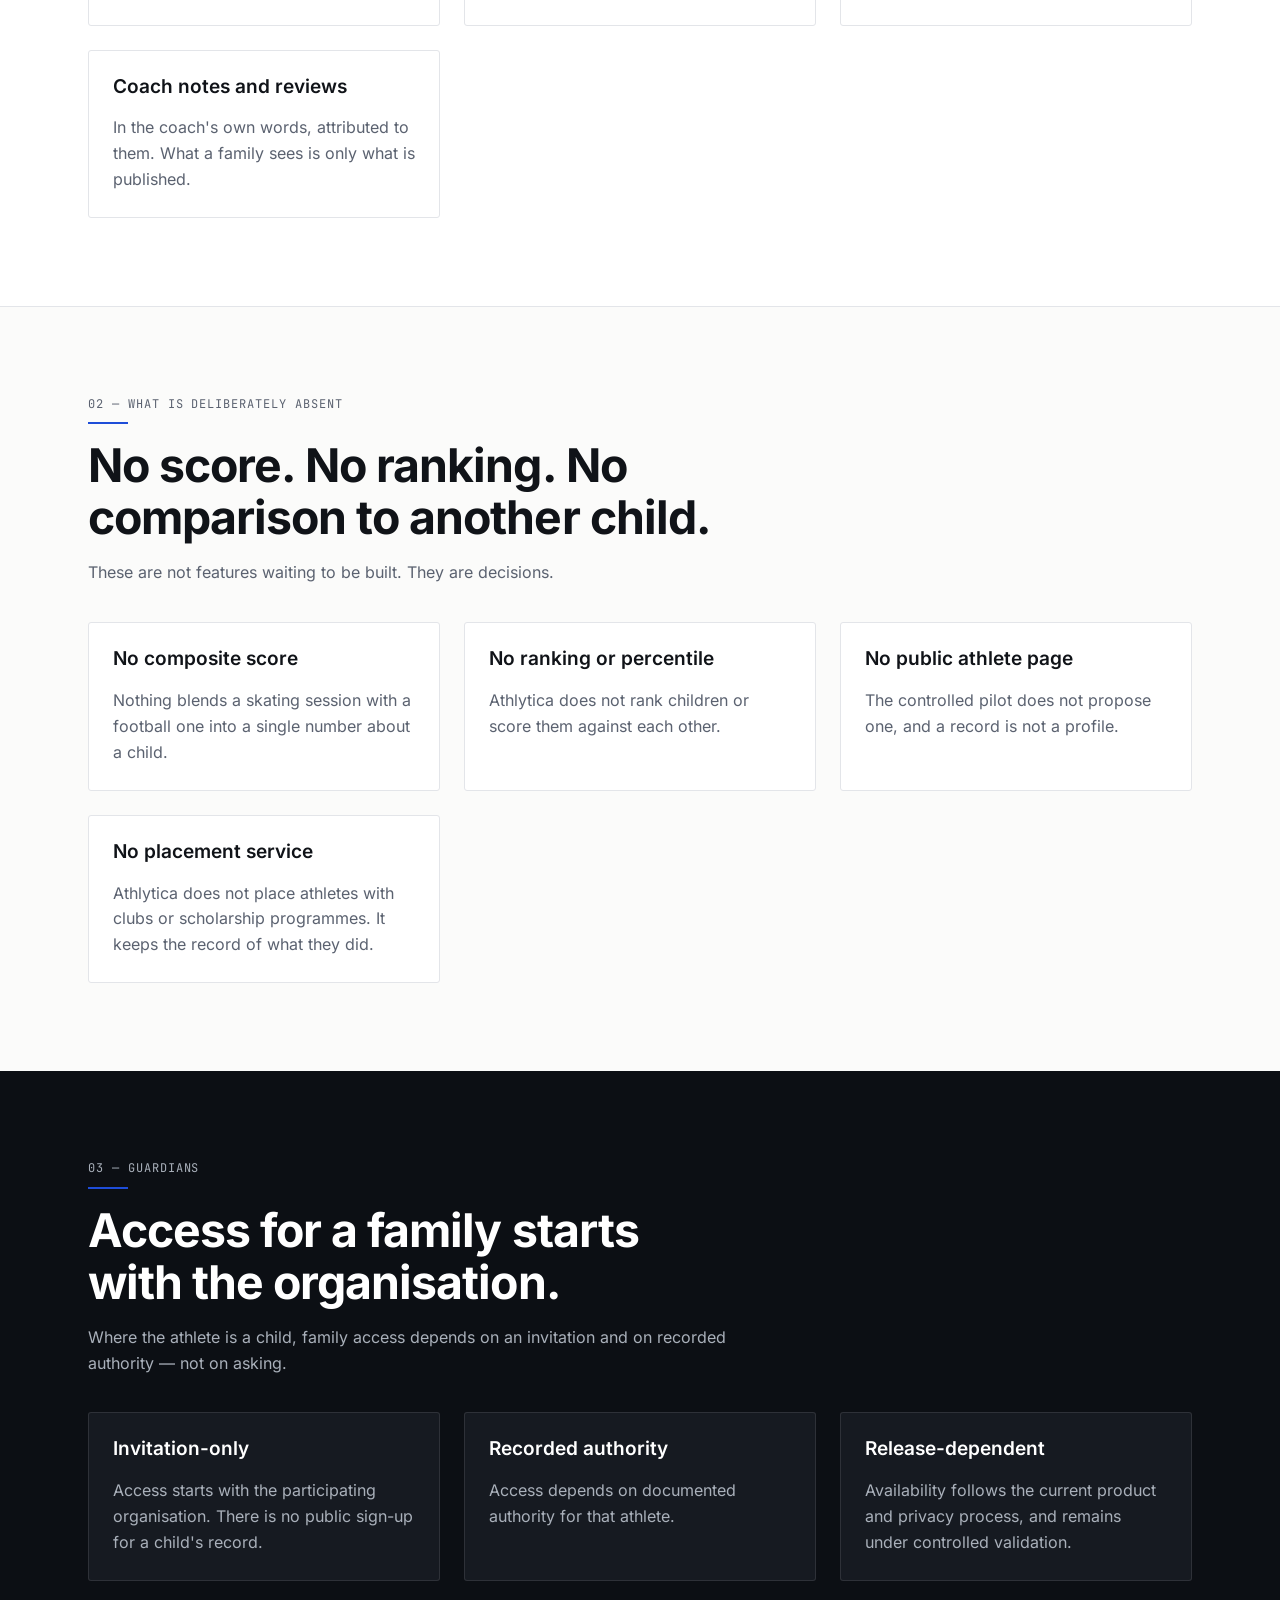
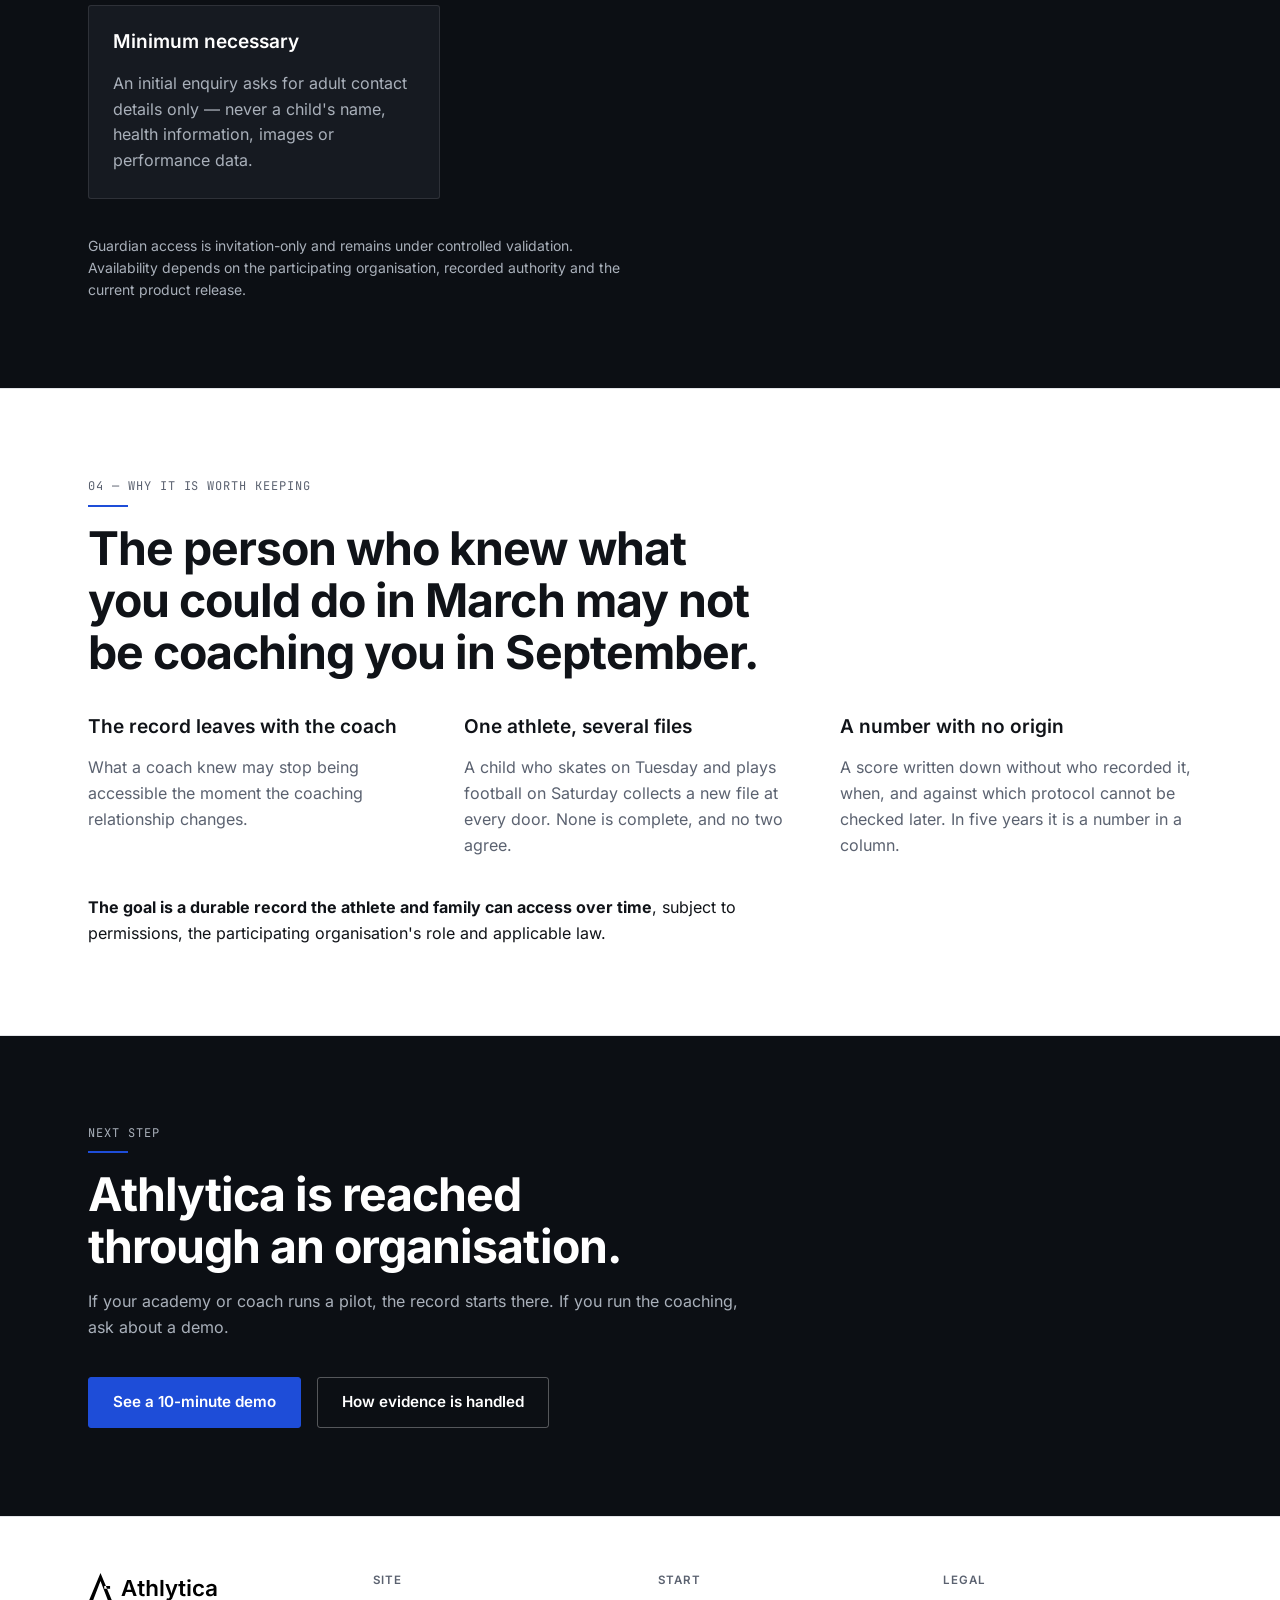
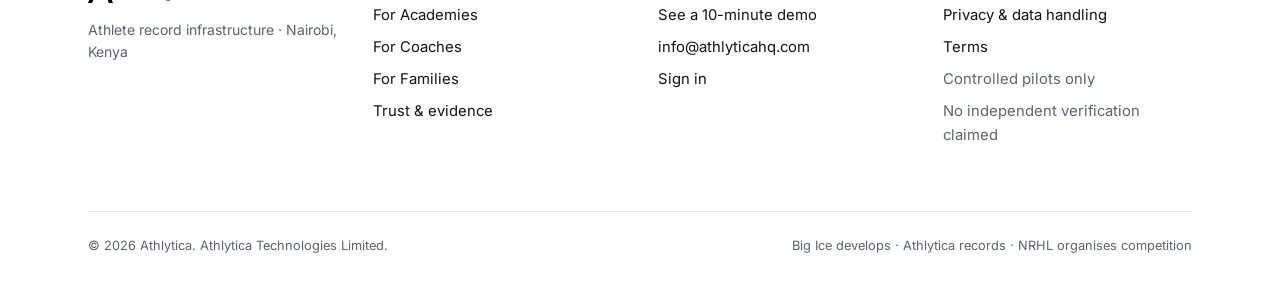
==== commit d12c153b: "feat(marketing): make Athlytica site the primary commercial experience One athlete, one continuous r" ====
--- a/athletes.html
+++ b/athletes.html
@@ -41,16 +41,17 @@
 <header class="site-header">
   <div class="container site-header__inner">
     <a class="brand-lockup" href="/" aria-label="Athlytica — home">
-      <img src="/brand/logo/lockup-horizontal.svg" alt="Athlytica" width="556" height="130">
+      <img src="/brand/logo/lockup-compact.svg" alt="Athlytica" width="556" height="130">
     </a>
     <nav class="nav" aria-label="Primary">
       <button class="nav__toggle" id="navToggle" aria-expanded="false" aria-controls="navList">Menu</button>
       <ul class="nav__list" id="navList">
-        <li><a class="nav__link" href="/">Overview</a></li>
-        <li><a class="nav__link" href="/organizations">Organizations</a></li>
-        <li><a class="nav__link" href="/athletes" aria-current="page">Athletes & guardians</a></li>
-        <li><a class="nav__link" href="/trust">Trust & evidence</a></li>
-        <li><a class="btn btn--primary nav__cta" href="https://app.athlyticahq.com/pilot" data-track="nav_pilot">Start a 30-day pilot</a></li>
+        <li><a class="nav__link" href="/organizations">For Academies</a></li>
+        <li><a class="nav__link" href="/organizations#coaches">For Coaches</a></li>
+        <li><a class="nav__link" href="/athletes" aria-current="page">For Families</a></li>
+        <li><a class="nav__link" href="/trust">Trust</a></li>
+        <li><a class="nav__link" href="https://app.athlyticahq.com/login" data-track="nav_signin">Sign in</a></li>
+        <li><a class="btn btn--primary nav__cta" href="/demo" data-track="nav_demo">See a 10-minute demo</a></li>
       </ul>
     </nav>
   </div>
@@ -60,7 +61,7 @@
 
   <section class="section">
     <div class="container">
-      <span class="marker">Athletes &amp; guardians</span>
+      <span class="marker">For families</span>
       <h1>The record is about<br>the athlete.</h1>
       <p class="lede" style="margin-top:var(--sp-m);max-width:48ch;">
         An organisation operates Athlytica, but the athlete is the subject of every entry and the
@@ -69,17 +70,37 @@
     </div>
   </section>
 
+  <section class="section">
+    <div class="container">
+      <div class="head">
+        <span class="marker">What a family can see</span>
+        <h2>Authorised, published information — not the whole file.</h2>
+        <p class="muted">Where the organisation has invited a parent or guardian, they may see:</p>
+      </div>
+      <div class="grid grid--3">
+        <div class="card"><h4>Attendance</h4><p>Which sessions the athlete was at.</p></div>
+        <div class="card"><h4>Session history</h4><p>The sessions the athlete took part in, in order.</p></div>
+        <div class="card"><h4>Published Development Reviews</h4><p>A review the coach has chosen to publish, as written.</p></div>
+      </div>
+      <p class="small muted" style="margin-top:var(--sp-l);max-width:62ch;">
+        A family does not automatically see every coach note, every assessment or unrestricted
+        access to the record. What is shared follows the organisation's permissions and what the
+        coach publishes.
+      </p>
+    </div>
+  </section>
+
   <section class="section section--surface">
     <div class="container">
       <div class="head">
-        <span class="marker">01 — What is kept</span>
+        <span class="marker">What is kept</span>
         <h2>What an athlete's record actually contains.</h2>
       </div>
       <div class="grid grid--2">
         <div class="card"><h4>Sessions, in the order they happened</h4><p>With the organisation and discipline each one belonged to.</p></div>
         <div class="card"><h4>Attendance, recorded at the time</h4><p>Not reconstructed afterwards from memory.</p></div>
         <div class="card"><h4>Observations with their source</h4><p>Who recorded them, when, and under which protocol where one applies.</p></div>
-        <div class="card"><h4>The coach's note</h4><p>What to work on next, in the coach's own words, attributed to them.</p></div>
+        <div class="card"><h4>Coach notes and reviews</h4><p>In the coach's own words, attributed to them. What a family sees is only what is published.</p></div>
       </div>
     </div>
   </section>
@@ -143,16 +164,12 @@
       <div class="head">
         <span class="marker">Next step</span>
         <h2>Athlytica is reached through an organisation.</h2>
-        <p class="muted">If your academy or coach runs a pilot, the record starts there. If you run the coaching, you can start one.</p>
+        <p class="muted">If your academy or coach runs a pilot, the record starts there. If you run the coaching, ask about a demo.</p>
       </div>
       <div class="btn-row" style="margin-top:0;">
-        <a class="btn btn--primary" href="https://app.athlyticahq.com/pilot" data-track="athletes_cta">Start a 30-day pilot</a>
+        <a class="btn btn--primary" href="/demo" data-track="athletes_cta_demo">See a 10-minute demo</a>
         <a class="btn btn--secondary" href="/trust" data-track="athletes_cta_trust">How evidence is handled</a>
       </div>
-      <p class="small muted" style="margin-top:var(--sp-m);">
-        Free for 30 days. No card and no account are created — qualification happens in a conversation first.
-        Pilot availability depends on product, privacy and protocol readiness.
-      </p>
     </div>
   </section>
 
@@ -163,32 +180,33 @@
     <div class="footer__grid">
       <div>
         <a class="brand-lockup" href="/" aria-label="Athlytica — home" style="margin-bottom:var(--sp-s);">
-          <img src="/brand/logo/lockup-horizontal.svg" alt="Athlytica" width="556" height="130">
+          <img src="/brand/logo/lockup-compact.svg" alt="Athlytica" width="556" height="130">
         </a>
         <p class="small muted">Athlete record infrastructure · Nairobi, Kenya</p>
       </div>
       <div>
         <h4>Site</h4>
         <ul>
-          <li><a href="/">Overview</a></li>
-          <li><a href="/organizations">Organizations</a></li>
-          <li><a href="/athletes">Athletes &amp; guardians</a></li>
+          <li><a href="/organizations">For Academies</a></li>
+          <li><a href="/organizations#coaches">For Coaches</a></li>
+          <li><a href="/athletes">For Families</a></li>
           <li><a href="/trust">Trust &amp; evidence</a></li>
         </ul>
       </div>
       <div>
         <h4>Start</h4>
         <ul>
-          <li><a href="https://app.athlyticahq.com/pilot" data-track="footer_pilot">Start a 30-day pilot</a></li>
-          <li><a href="mailto:info@athlyticahq.com">info@athlyticahq.com</a></li>
+          <li><a href="/demo" data-track="footer_demo">See a 10-minute demo</a></li>
+          <li><a href="mailto:info@athlyticahq.com" data-track="footer_contact">info@athlyticahq.com</a></li>
+          <li><a href="https://app.athlyticahq.com/login" data-track="footer_signin">Sign in</a></li>
+        </ul>
+      </div>
+      <div>
+        <h4>Legal</h4>
+        <ul>
           <li><a href="https://app.athlyticahq.com/privacy" data-track="footer_privacy">Privacy &amp; data handling</a></li>
-        </ul>
-      </div>
-      <div>
-        <h4>Current state</h4>
-        <ul>
+          <li><a href="https://app.athlyticahq.com/terms" data-track="footer_terms">Terms</a></li>
           <li class="muted">Controlled pilots only</li>
-          <li class="muted">Readiness gates apply</li>
           <li class="muted">No independent verification claimed</li>
         </ul>
       </div>
--- a/style.css
+++ b/style.css
@@ -191,6 +191,7 @@
     color: var(--brand-muted); padding-block: var(--sp-2xs);
     border-bottom: 2px solid transparent;
 }
+.nav__link, .nav__cta { white-space: nowrap; }
 .nav__link:hover { color: var(--brand-ink); }
 .nav__link[aria-current="page"] { color: var(--brand-ink); border-bottom-color: var(--brand-signal); }
 .nav__toggle {
@@ -341,6 +342,7 @@
 /* ---------------- provenance ---------------- */
 
 .provenance { font-family: var(--font-mono); font-size: 0.78rem; display: grid; gap: var(--sp-2xs); }
+.provenance--prose { font-family: var(--font-body); font-size: 0.9rem; }
 .provenance__row { display: flex; flex-wrap: wrap; gap: var(--sp-2xs) var(--sp-s); border-top: 1px solid var(--brand-line); padding-top: var(--sp-2xs); }
 .provenance__key { color: var(--brand-muted); min-width: 9rem; }
 .provenance__val { color: var(--brand-ink); }
@@ -359,6 +361,12 @@
 .chain__node { border: 1px solid var(--brand-line); border-radius: 2px; padding: var(--sp-3xs) var(--sp-2xs); background: var(--brand-surface); }
 .chain__arrow { color: var(--brand-muted); }
 .section--dark .chain__node { background: var(--ui-dark-surface); border-color: rgba(255,255,255,0.14); }
+
+/* Short outcome lists inside cards and beside the sample review. */
+.list { list-style: none; padding: 0; margin-top: var(--sp-s); display: grid; gap: var(--sp-2xs); }
+.list li { padding-left: var(--sp-s); position: relative; color: var(--brand-muted); }
+.list li::before { content: ""; position: absolute; left: 0; top: 0.7em; width: 0.35rem; height: 0.35rem; background: var(--brand-signal); border-radius: 50%; }
+.list strong { color: var(--brand-ink); }
 
 /* ---------------- footer ---------------- */
 
@@ -372,7 +380,7 @@
 
 /* ---------------- responsive ---------------- */
 
-@media (max-width: 56rem) {
+@media (max-width: 64rem) {
     .nav__toggle { display: inline-flex; align-items: center; }
     .nav__list {
         display: none; position: absolute; left: 0; right: 0; top: var(--nav-h);
